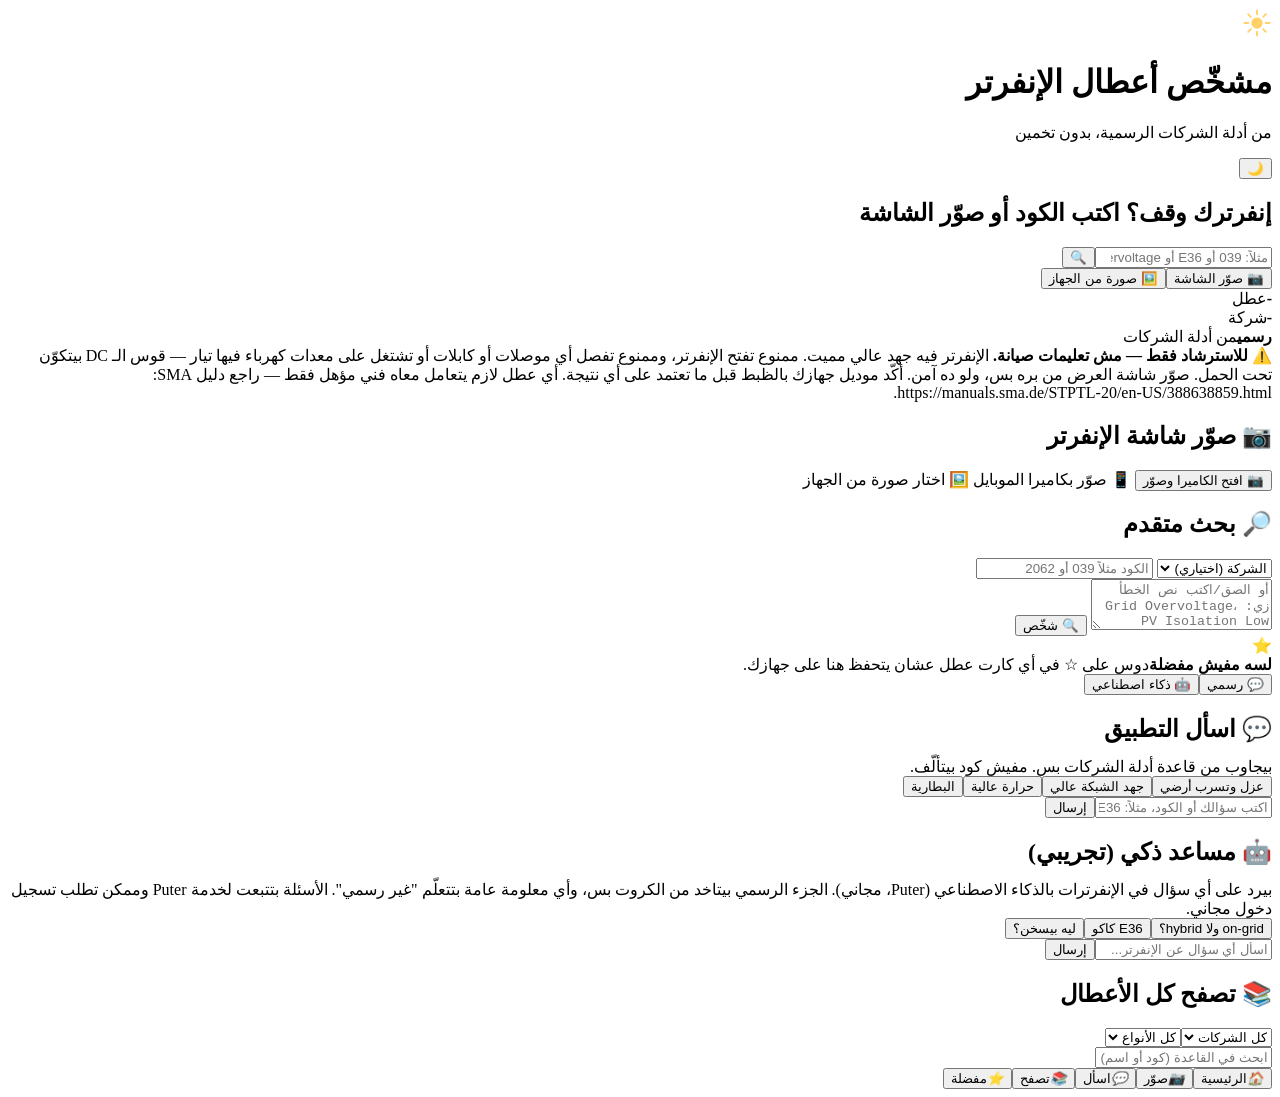
==== beta/index.html @ eeb486e6 "Add initial HTML structure for inverter diagnostics" ====
<!doctype html>
<html lang="ar" dir="rtl">
<head>
<meta charset="utf-8">
<meta name="viewport" content="width=device-width,initial-scale=1,viewport-fit=cover">
<meta name="theme-color" content="#0b3d2e"><script>try{var t=localStorage.getItem("invtheme")||(matchMedia("(prefers-color-scheme: dark)").matches?"dark":"light");document.documentElement.setAttribute("data-theme",t)}catch(e){}</script>
<link rel="manifest" href="../manifest.webmanifest">
<title>مشخّص أعطال الإنفرتر</title>
<link rel="stylesheet" href="style.css">
</head>
<body data-tab="home" data-seg="off">
<header><div class="hwrap"><div class="logo" aria-hidden="true"><svg viewBox="0 0 48 48" width="30" height="30"><circle cx="24" cy="24" r="9" fill="#ffd166"/><g stroke="#ffd166" stroke-width="3" stroke-linecap="round"><path d="M24 4v6M24 38v6M4 24h6M38 24h6M9.9 9.9l4.2 4.2M33.9 33.9l4.2 4.2M9.9 38.1l4.2-4.2M33.9 14.1l4.2-4.2"/></g></svg></div><div class="hgrow"><h1>مشخّص أعطال الإنفرتر</h1><p>من أدلة الشركات الرسمية، بدون تخمين</p></div><button id="theme" type="button" aria-label="الوضع الليلي">🌙</button></div>
<div class="hero" data-tab="home"><h2 class="big">إنفرترك وقف؟ <span>اكتب الكود أو صوّر الشاشة</span></h2>
<form id="hform" class="hsearch" autocomplete="off"><input id="hq" type="search" inputmode="text" placeholder="مثلاً: 039 أو E36 أو Grid Overvoltage" aria-label="ابحث عن عطل"><button type="submit" id="hgo" aria-label="ابحث">🔍</button></form>
<div class="quick"><button type="button" class="q" id="qcam">📷 صوّر الشاشة</button><button type="button" class="q" id="qupl">🖼️ صورة من الجهاز</button></div>
<div class="stats"><div class="stat"><b id="sn1">-</b>عطل</div><div class="stat"><b id="sn2">-</b>شركة</div><div class="stat"><b>رسمي</b>من أدلة الشركات</div></div></div></header>
<nav id="chips" data-tab="home browse" class="chips" aria-label="الشركات"></nav>
<main>
<div class="warn" data-tab="home cam ask browse">⚠️ <b>للاسترشاد فقط — مش تعليمات صيانة.</b> الإنفرتر فيه جهد عالي مميت. ممنوع تفتح الإنفرتر، وممنوع تفصل أي موصلات أو كابلات أو تشتغل على معدات كهرباء فيها تيار — قوس الـ DC بيتكوّن تحت الحمل. صوّر شاشة العرض من بره بس، ولو ده آمن. أكّد موديل جهازك بالظبط قبل ما تعتمد على أي نتيجة. أي عطل لازم يتعامل معاه فني مؤهل فقط — راجع دليل SMA: <span dir="ltr">https://manuals.sma.de/STPTL-20/en-US/388638859.html</span>.</div>

<section class="card" data-tab="cam">
  <h2>📷 صوّر شاشة الإنفرتر</h2>
  <button id="live" class="btn" type="button">📷 افتح الكاميرا وصوّر</button>
  <label class="btn alt" for="shot">📱 صوّر بكاميرا الموبايل</label>
  <input id="shot" type="file" accept="image/*" capture="environment" hidden>
  <label class="btn alt" for="cam">🖼️ اختار صورة من الجهاز</label>
  <input id="cam" type="file" accept="image/*" hidden>
  <div id="camerr" class="muted"></div>
  <div id="camwrap" hidden><video id="vid" autoplay playsinline muted></video><div class="row"><button id="snap" class="btn" type="button">📸 التقط</button><button id="stopcam" class="btn alt" type="button">إلغاء</button></div></div>
  <img id="prev" alt="" hidden>
  <div id="ocrstat" class="muted"></div>
</section>

<section class="cats" id="cats" data-tab="home" aria-label="أنواع الأعطال"></section>
<section class="card" data-tab="home">
  <h2>🔎 بحث متقدم</h2>
  <div class="row">
    <select id="brand"><option value="">الشركة (اختياري)</option></select>
    <input id="code" inputmode="text" placeholder="الكود مثلاً 039 أو 2062" autocomplete="off">
  </div>
  <textarea id="txt" rows="3" placeholder="أو الصق/اكتب نص الخطأ زي: Grid Overvoltage، PV Isolation Low"></textarea>
  <button id="go" class="btn" type="button">🔍 شخّص</button>
  <div id="hist"></div>
</section>

<section id="out" data-tab="home"></section>
<div id="favempty" class="empty" data-tab="fav"><div class="ei">⭐</div><b>لسه مفيش مفضلة</b><span>دوس على ☆ في أي كارت عطل عشان يتحفظ هنا على جهازك.</span></div>
<section id="favsec" data-tab="fav" class="card" hidden><h2>⭐ المفضلة</h2><div id="favs"></div></section>

<div class="seg" data-tab="ask"><button type="button" id="segoff" class="on">💬 رسمي</button><button type="button" id="segai">🤖 ذكاء اصطناعي</button></div>
<section class="card" id="chatsec" data-tab="ask">
  <h2>💬 اسأل التطبيق</h2>
  <div class="muted" style="margin-top:-6px">بيجاوب من قاعدة أدلة الشركات بس. مفيش كود بيتألّف.</div>
  <div id="sugg"><button type="button" class="chip" data-q="الإنفرتر بيطلع عطل عزل وتسرب أرضي">عزل وتسرب أرضي</button><button type="button" class="chip" data-q="جهد الشبكة عالي">جهد الشبكة عالي</button><button type="button" class="chip" data-q="الإنفرتر سخن زيادة درجة الحرارة">حرارة عالية</button><button type="button" class="chip" data-q="خطأ في البطارية">البطارية</button></div>
  <div id="chat" aria-live="polite"></div>
  <form id="cform" class="cform" autocomplete="off"><input id="cq" placeholder="اكتب سؤالك أو الكود، مثلاً: E36 كاكو" aria-label="سؤالك"><button type="submit" class="btn" id="csend">إرسال</button></form>
</section>
<section class="card" id="aisec" data-tab="ask">
  <h2>🤖 مساعد ذكي (تجريبي)</h2>
  <div class="muted" style="margin-top:-6px">بيرد على أي سؤال في الإنفرترات بالذكاء الاصطناعي (Puter، مجاني). الجزء الرسمي بيتاخد من الكروت بس، وأي معلومة عامة بتتعلّم "غير رسمي". الأسئلة بتتبعت لخدمة Puter وممكن تطلب تسجيل دخول مجاني.</div>
  <div id="asugg"><button type="button" class="chip" data-q="إيه الفرق بين إنفرتر on-grid و hybrid؟">on-grid ولا hybrid؟</button><button type="button" class="chip" data-q="إنفرتر Kaco بيطلع E36 يعني إيه وأعمل إيه؟">E36 كاكو</button><button type="button" class="chip" data-q="ليه الإنفرتر بيسخن في الصيف؟">ليه بيسخن؟</button></div>
  <div id="aichat" aria-live="polite"></div>
  <form id="aform" class="cform" autocomplete="off"><input id="aq" placeholder="اسأل أي سؤال عن الإنفرتر..." aria-label="سؤالك للمساعد الذكي"><button type="submit" class="btn" id="asend">إرسال</button></form>
</section>
<section class="card" data-tab="browse">
  <h2>📚 تصفح كل الأعطال</h2>
  <div class="row"><select id="fbrand"><option value="">كل الشركات</option></select><select id="fcat"><option value="">كل الأنواع</option></select></div>
  <input id="filter" placeholder="ابحث في القاعدة (كود أو اسم)">
  <div id="lcount" class="muted"></div>
  <div id="list"></div>
</section>
<footer id="foot"></footer>
</main>
<nav id="tabbar" class="tabbar" aria-label="التنقل"><button type="button" data-go="home" class="on"><i>🏠</i><span>الرئيسية</span></button><button type="button" data-go="cam"><i>📷</i><span>صوّر</span></button><button type="button" data-go="ask"><i>💬</i><span>اسأل</span></button><button type="button" data-go="browse"><i>📚</i><span>تصفح</span></button><button type="button" data-go="fav"><i>⭐</i><span>مفضلة</span></button></nav>
<script>window.LITE=true</script><script src="../data.js"></script><script src="data2.js"></script><script src="data3.js"></script>
<script src="../tesseract.min.js"></script>
<script src="app.js"></script>
</body>
</html>
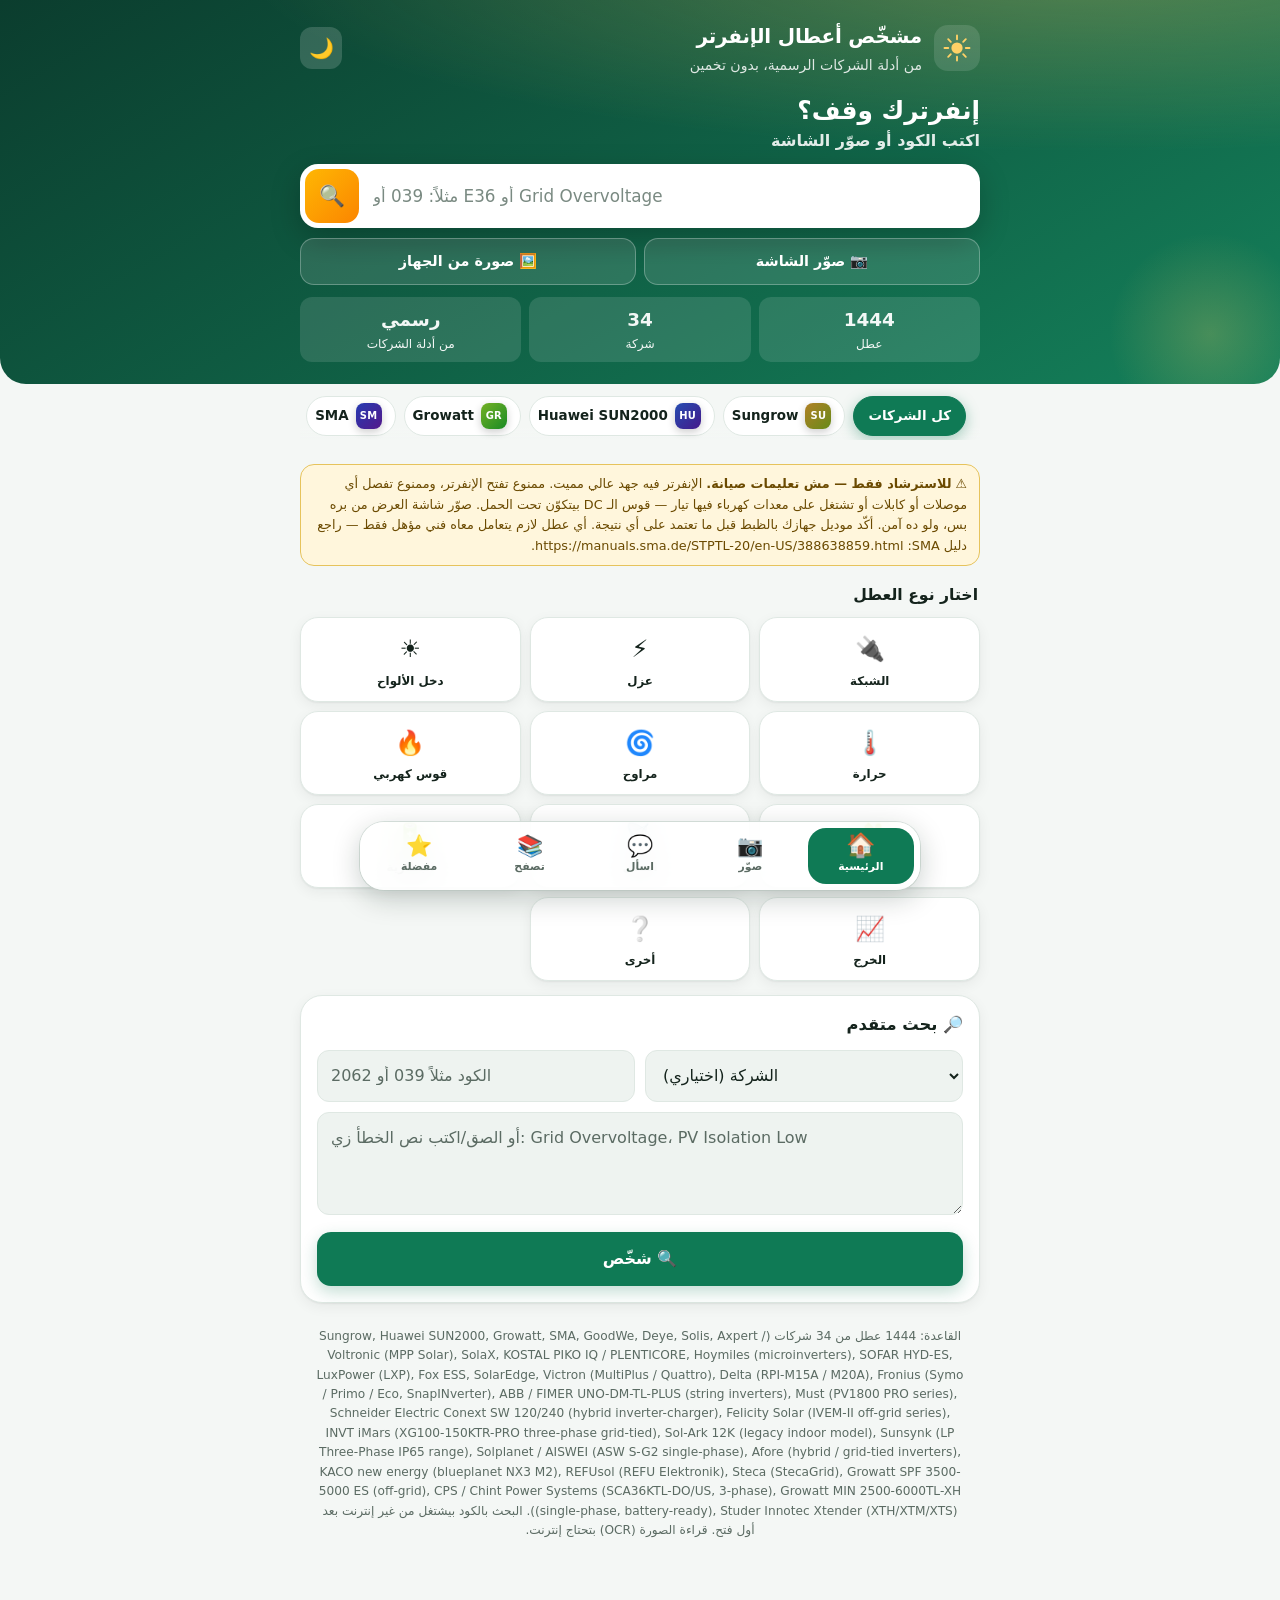
==== commit 49d5e243: "Update script source paths in index.html" ====
--- a/beta/index.html
+++ b/beta/index.html
@@ -72,7 +72,7 @@
 <footer id="foot"></footer>
 </main>
 <nav id="tabbar" class="tabbar" aria-label="التنقل"><button type="button" data-go="home" class="on"><i>🏠</i><span>الرئيسية</span></button><button type="button" data-go="cam"><i>📷</i><span>صوّر</span></button><button type="button" data-go="ask"><i>💬</i><span>اسأل</span></button><button type="button" data-go="browse"><i>📚</i><span>تصفح</span></button><button type="button" data-go="fav"><i>⭐</i><span>مفضلة</span></button></nav>
-<script>window.LITE=true</script><script src="../data.js"></script><script src="data2.js"></script><script src="data3.js"></script>
+<script>window.LITE=true</script><script src="../data.js"></script><script src="../data2.js"></script><script src="../data3.js"></script>
 <script src="../tesseract.min.js"></script>
 <script src="app.js"></script>
 </body>
--- a/beta/style.css
+++ b/beta/style.css
@@ -0,0 +1,177 @@
+:root{--bg:#f4f7f5;--surface:#fff;--surface2:#eef3f0;--text:#14231c;--muted:#5b6b63;--line:#dfe8e3;--brand:#0f7a55;--brand2:#0b5c40;--brandtxt:#fff;--hero1:#0b3d2e;--hero2:#14805a;--warnbg:#fff6dc;--warnline:#e6c35c;--warntxt:#6b4a00;--shadow:0 1px 2px rgba(10,40,30,.06),0 4px 14px rgba(10,40,30,.06);--r:16px}
+html[data-theme=dark]{--bg:#0d1512;--surface:#16211d;--surface2:#1d2b26;--text:#e7f1ec;--muted:#93a89e;--line:#27382f;--brand:#2bbf8a;--brand2:#22a073;--brandtxt:#06231a;--hero1:#0a2a20;--hero2:#0f4a38;--warnbg:#2b2410;--warnline:#6b5a1f;--warntxt:#f0d88a;--shadow:0 1px 2px rgba(0,0,0,.4),0 6px 18px rgba(0,0,0,.3)}
+*{box-sizing:border-box;-webkit-tap-highlight-color:transparent}
+html{color-scheme:light}html[data-theme=dark]{color-scheme:dark}
+body{margin:0;font-family:"Segoe UI",system-ui,-apple-system,Roboto,"Noto Sans Arabic","Noto Kufi Arabic",Tahoma,sans-serif;background:var(--bg);color:var(--text);line-height:1.6;font-size:16px}
+header{background:linear-gradient(135deg,var(--hero1),var(--hero2));color:#fff;padding:20px 16px 26px;padding-top:max(20px,env(safe-area-inset-top));position:relative;border-radius:0 0 26px 26px}
+.hwrap{max-width:680px;margin:0 auto;display:flex;align-items:center;gap:12px}
+.logo{width:46px;height:46px;border-radius:14px;background:rgba(255,255,255,.16);display:grid;place-items:center;font-size:26px;flex:none}
+header h1{margin:0;font-size:1.25rem;font-weight:800;letter-spacing:-.2px}
+header p{margin:2px 0 0;opacity:.85;font-size:.88rem}
+.hgrow{flex:1;min-width:0}
+#theme{flex:none;width:42px;height:42px;border-radius:12px;border:0;background:rgba(255,255,255,.16);color:#fff;font-size:20px;cursor:pointer}
+.stats{max-width:680px;margin:14px auto 0;display:flex;gap:8px}
+.stat{flex:1;background:rgba(255,255,255,.13);border-radius:12px;padding:8px 6px;text-align:center;font-size:.76rem;opacity:.95}
+.stat b{display:block;font-size:1.15rem}
+main{max-width:680px;margin:0 auto;padding:6px 14px 10px}
+.card{background:var(--surface);border-radius:var(--r);padding:16px;margin:14px 0;box-shadow:var(--shadow);border:1px solid var(--line)}
+.card h2{margin:0 0 12px;font-size:1.02rem;font-weight:800;display:flex;align-items:center;gap:8px}
+.warn{background:var(--warnbg);border:1px solid var(--warnline);color:var(--warntxt);border-radius:14px;padding:12px 14px;font-size:.85rem;margin:14px 0}
+.warn a{color:inherit;font-weight:700}
+.btn{display:block;width:100%;text-align:center;background:var(--brand);color:var(--brandtxt);border:0;border-radius:14px;padding:14px;font:inherit;font-size:1rem;font-weight:700;cursor:pointer;margin-top:10px;transition:transform .08s,background .15s}
+.btn:active{transform:scale(.98);background:var(--brand2)}
+.btn.alt{background:transparent;color:var(--brand);border:1.5px solid var(--brand)}
+input,select,textarea{width:100%;font:inherit;padding:12px 13px;border:1.5px solid var(--line);border-radius:12px;background:var(--surface2);color:var(--text);direction:ltr;text-align:left;outline:none;transition:border-color .15s}
+input:focus,select:focus,textarea:focus{border-color:var(--brand)}
+input::placeholder,textarea::placeholder{color:var(--muted);direction:rtl}
+textarea{margin-top:10px;resize:vertical}
+.row{display:flex;gap:10px}.row>*{flex:1;min-width:0}
+#list,#filter,#fbrand{margin-top:0}#filter{margin-top:10px}
+#prev{max-width:100%;border-radius:12px;margin-top:12px;display:block}
+.muted{color:var(--muted);font-size:.85rem;margin-top:8px;white-space:pre-line}
+.res{background:var(--surface);border-radius:var(--r);padding:16px;margin:14px 0;box-shadow:var(--shadow);border:1px solid var(--line);border-inline-start:6px solid var(--brand)}
+.res h3{margin:0 0 8px;font-size:1.05rem;font-weight:800;direction:ltr;text-align:left;line-height:1.4}
+.tag{display:inline-block;background:var(--surface2);color:var(--text);border-radius:999px;padding:3px 11px;font-size:.78rem;margin:2px 4px 2px 0;border:1px solid var(--line)}
+.tag.b{background:var(--brand);color:var(--brandtxt);border-color:transparent;font-weight:700}
+.res ol{margin:10px 0;padding-inline-start:24px;direction:ltr;text-align:left}
+.res li{margin:5px 0}
+.res a{color:var(--brand);font-size:.8rem;word-break:break-all}
+.none{background:var(--surface);border-radius:var(--r);padding:14px;border:1.5px dashed var(--line);margin:14px 0}
+details{border-bottom:1px solid var(--line);padding:9px 0}details:last-child{border:0}
+summary{cursor:pointer;direction:ltr;text-align:left;font-size:.93rem;list-style:none}summary::-webkit-details-marker{display:none}
+summary::before{content:"▸ ";color:var(--brand)}details[open] summary::before{content:"▾ "}
+details ol{direction:ltr;text-align:left;margin:8px 0}
+footer{font-size:.76rem;color:var(--muted);text-align:center;padding:10px 16px 40px;max-width:680px;margin:0 auto}
+.cat-insulation{border-inline-start-color:#e5484d}.cat-grid{border-inline-start-color:#3e7bfa}.cat-pvdc{border-inline-start-color:#f5a524}.cat-temp,.cat-fan{border-inline-start-color:#a855f7}.cat-arc{border-inline-start-color:#f97316}.cat-internal{border-inline-start-color:#8b949e}.cat-battery{border-inline-start-color:#14b8a6}.cat-comm{border-inline-start-color:#06b6d4}.cat-load{border-inline-start-color:#ec4899}
+.qtag{background:rgba(229,72,77,.1);border:1px solid rgba(229,72,77,.35);color:#b42318;border-radius:12px;padding:8px 11px;font-size:.82rem;margin:8px 0;direction:rtl;text-align:right}
+html[data-theme=dark] .qtag{color:#ffb4b0}
+#camwrap{margin-top:12px}#vid{width:100%;border-radius:12px;background:#000;max-height:60vh}
+.sev{margin:8px 0;padding:9px 11px;border-radius:12px;font-size:.88rem}
+.sev-h{background:rgba(229,72,77,.13);color:#b42318}.sev-m{background:rgba(245,165,36,.16);color:#8a5a00}.sev-l{background:rgba(43,191,138,.15);color:#0b6b48}
+html[data-theme=dark] .sev-h{color:#ffb4b0}html[data-theme=dark] .sev-m{color:#ffd58a}html[data-theme=dark] .sev-l{color:#8be8c4}
+.sev small{opacity:.75}
+.chip{display:inline-block;margin:6px 6px 0 0;padding:7px 12px;border:1px solid var(--line);border-radius:999px;background:var(--surface2);color:var(--text);font:inherit;font-size:.8rem;cursor:pointer}
+.sharebtn{display:inline-block;margin:8px 0;padding:10px 14px;border-radius:12px;background:#25d366;color:#05301a !important;text-decoration:none;font-weight:800;font-size:.9rem}
+@media(min-width:700px){main{padding:10px 0}}
+
+/* ===== v12 identity ===== */
+header{background:radial-gradient(120% 90% at 85% -10%,rgba(255,209,102,.30),transparent 55%),linear-gradient(150deg,var(--hero1),var(--hero2));padding-bottom:22px;overflow:hidden}
+header::after{content:"";position:absolute;inset:auto -40px -60px auto;width:220px;height:220px;border-radius:50%;background:radial-gradient(circle,rgba(255,209,102,.22),transparent 65%);animation:glow 6s ease-in-out infinite}
+.logo{animation:spin 24s linear infinite;background:rgba(255,255,255,.12)}
+.hero{max-width:680px;margin:18px auto 0;position:relative;z-index:1;animation:fadeUp .6s both}
+.hero .big{margin:0 0 12px;font-size:1.45rem;line-height:1.35;font-weight:900}
+.hero .big span{display:block;font-size:1rem;font-weight:600;opacity:.88;margin-top:4px}
+.hsearch{display:flex;background:#fff;border-radius:18px;padding:5px;box-shadow:0 10px 30px rgba(0,0,0,.25);transition:box-shadow .2s,transform .2s}
+.hsearch:focus-within{box-shadow:0 12px 36px rgba(0,0,0,.35),0 0 0 3px rgba(255,209,102,.7);transform:translateY(-1px)}
+.hsearch input{border:0;background:transparent;color:#14231c;font-size:1.05rem;padding:14px 14px;flex:1;min-width:0;border-radius:14px;direction:ltr;text-align:left}
+.hsearch input::placeholder{color:#7a8a82;direction:rtl}
+.hsearch button{flex:none;border:0;background:linear-gradient(135deg,#ffb703,#fb8500);color:#fff;font-size:1.3rem;width:54px;border-radius:14px;cursor:pointer;transition:transform .15s}
+.hsearch button:active{transform:scale(.93)}
+.quick{display:flex;gap:8px;margin-top:10px}
+.q{flex:1;border:1px solid rgba(255,255,255,.28);background:rgba(255,255,255,.12);color:#fff;border-radius:14px;padding:11px 8px;font:inherit;font-size:.9rem;font-weight:700;cursor:pointer;backdrop-filter:blur(4px);transition:background .2s,transform .15s}
+.q:hover{background:rgba(255,255,255,.2)}.q:active{transform:scale(.97)}
+.stats{margin-top:12px}
+.chips{display:flex;gap:8px;overflow-x:auto;padding:12px 14px 4px;max-width:680px;margin:0 auto;scrollbar-width:none;position:sticky;top:0;z-index:5;background:linear-gradient(var(--bg) 78%,transparent)}
+.chips::-webkit-scrollbar{display:none}
+.chipb{flex:none;display:flex;align-items:center;gap:7px;border:1.5px solid var(--line);background:var(--surface);color:var(--text);border-radius:999px;padding:6px 13px 6px 8px;font:inherit;font-size:.84rem;font-weight:700;cursor:pointer;white-space:nowrap;transition:all .18s}
+.chipb:first-child{padding:6px 14px}
+.chipb.on{background:var(--brand);border-color:var(--brand);color:var(--brandtxt);box-shadow:0 4px 14px rgba(15,122,85,.35)}
+.chipb:active{transform:scale(.95)}
+.bmark{display:grid;place-items:center;width:38px;height:38px;border-radius:12px;color:#fff;font-weight:900;font-size:.8rem;letter-spacing:.3px;flex:none;direction:ltr;box-shadow:0 3px 8px rgba(0,0,0,.2)}
+.bmark.sm{width:26px;height:26px;border-radius:8px;font-size:.62rem}
+.res{animation:fadeUp .45s both;position:relative;border-inline-start-width:7px;overflow:hidden}
+.res.sv-h{border-inline-start-color:#e5484d;background:linear-gradient(90deg,rgba(229,72,77,.07),transparent 40%),var(--surface)}
+.res.sv-m{border-inline-start-color:#f5a524;background:linear-gradient(90deg,rgba(245,165,36,.07),transparent 40%),var(--surface)}
+.res.sv-l{border-inline-start-color:#2bbf8a;background:linear-gradient(90deg,rgba(43,191,138,.07),transparent 40%),var(--surface)}
+.rtop{display:flex;gap:11px;align-items:flex-start}
+.rt{flex:1;min-width:0}
+.rt h3{margin:0;font-size:1rem}
+.code{display:inline-block;background:var(--text);color:var(--bg);border-radius:8px;padding:1px 9px;font-family:ui-monospace,Menlo,Consolas,monospace;font-size:.92rem;margin-inline-end:4px}
+.rsub{font-size:.8rem;color:var(--muted);direction:ltr;text-align:left;margin-top:3px}
+.fav{flex:none;border:0;background:var(--surface2);width:40px;height:40px;border-radius:12px;font-size:1.3rem;color:var(--muted);cursor:pointer;transition:transform .2s,color .2s}
+.fav.on{color:#f5a524;transform:scale(1.1)}.fav:active{transform:scale(.85)}
+.sevbar{margin:10px 0 6px;padding:10px 12px;border-radius:12px;font-size:.86rem;border:1px solid transparent}
+.sevbar.sev-h{background:rgba(229,72,77,.13);color:#b42318;border-color:rgba(229,72,77,.3)}
+.sevbar.sev-m{background:rgba(245,165,36,.16);color:#8a5a00;border-color:rgba(245,165,36,.35)}
+.sevbar.sev-l{background:rgba(43,191,138,.15);color:#0b6b48;border-color:rgba(43,191,138,.35)}
+html[data-theme=dark] .sevbar.sev-h{color:#ffb4b0}html[data-theme=dark] .sevbar.sev-m{color:#ffd58a}html[data-theme=dark] .sevbar.sev-l{color:#8be8c4}
+.sevbar small{opacity:.75;display:block;margin-top:2px}
+.acts{display:flex;gap:8px;flex-wrap:wrap;margin:8px 0}
+.sharebtn2{border:1.5px solid var(--line);background:var(--surface2);color:var(--text);padding:10px 14px;border-radius:12px;font:inherit;font-weight:800;font-size:.9rem;cursor:pointer}
+#toast{position:fixed;bottom:22px;left:50%;transform:translate(-50%,30px);background:var(--text);color:var(--bg);padding:10px 18px;border-radius:999px;font-weight:700;font-size:.9rem;opacity:0;pointer-events:none;transition:all .25s;z-index:99}
+#toast.show{opacity:1;transform:translate(-50%,0)}
+.card{animation:fadeUp .5s both}
+.btn{box-shadow:0 6px 16px rgba(15,122,85,.25)}
+@keyframes fadeUp{from{opacity:0;transform:translateY(14px)}to{opacity:1;transform:none}}
+@keyframes spin{to{transform:rotate(360deg)}}
+@keyframes glow{0%,100%{opacity:.7;transform:scale(1)}50%{opacity:1;transform:scale(1.15)}}
+@media(prefers-reduced-motion:reduce){*{animation:none!important;transition:none!important}}
+@media(max-width:380px){.hero .big{font-size:1.25rem}.bmark{width:34px;height:34px}}
+
+/* chat */
+#chat{margin-top:10px}
+.cmsg{margin:10px 0;animation:fadeUp .35s both}
+.cmsg.me{display:flex;justify-content:flex-start}
+.cmsg .bub{display:inline-block;max-width:88%;padding:10px 14px;border-radius:16px;line-height:1.55}
+.cmsg.me .bub{background:var(--brand);color:var(--brandtxt);border-end-start-radius:4px;font-weight:600}
+.cmsg.bot .bub{background:var(--surface2);border:1px solid var(--line);border-end-end-radius:4px}
+.cmsg .cards .res{margin:8px 0}
+.aibtn{display:block;width:100%;margin-top:6px;border:1.5px dashed var(--brand);background:transparent;color:var(--brand);border-radius:12px;padding:11px;font:inherit;font-weight:800;cursor:pointer}
+.aibtn:disabled{opacity:.6}
+.aiout{margin-top:8px;border-radius:12px;font-size:.92rem}
+.aiout.wait,.aiout.bad{padding:10px 12px;background:var(--surface2);border:1px solid var(--line);color:var(--muted)}
+.aiout.ok{padding:12px;background:linear-gradient(135deg,rgba(124,58,237,.10),rgba(43,191,138,.10));border:1px solid rgba(124,58,237,.35)}
+.aitag{font-size:.76rem;font-weight:800;color:#7c3aed;margin-bottom:6px}
+html[data-theme=dark] .aitag{color:#c4a1ff}
+.aitxt{white-space:pre-line}
+.cform{display:flex;gap:8px;margin-top:10px}.cform .btn{width:auto;margin-top:0;padding:12px 20px}
+#sugg{margin:6px 0 4px}
+
+/* ai assistant */
+.bub.aiwait{color:var(--muted)}
+.bub.aibad{background:rgba(229,72,77,.1);border:1px solid rgba(229,72,77,.35);color:inherit}
+.bub.aiok{background:transparent;border:0;padding:0;max-width:100%;display:block}
+.aio,.aiu{border-radius:14px;padding:11px 13px;margin-bottom:8px;line-height:1.6}
+.aio{background:rgba(43,191,138,.12);border:1px solid rgba(43,191,138,.4)}
+.aiu{background:rgba(245,165,36,.13);border:1px dashed rgba(245,165,36,.65)}
+.aitag.g{color:#0b6b48}.aitag.a{color:#8a5a00}
+html[data-theme=dark] .aitag.g{color:#8be8c4}html[data-theme=dark] .aitag.a{color:#ffd58a}
+details.aicards{margin-top:6px;border:1px solid var(--line);border-radius:12px;padding:6px 10px;background:var(--surface)}
+details.aicards summary{padding:6px 0;font-weight:700;direction:rtl;text-align:right}
+
+@media print{body.printone header,body.printone main>*:not(#out),body.printone footer,body.printone .acts,body.printone .fav,body.printone #toast{display:none!important}body.printone #out .res:not(.pr){display:none!important}body{background:#fff}}
+.linkbtn,.printbtn{display:inline-block;margin:8px 6px 0 0;padding:8px 12px;border-radius:10px;background:#fff;color:#0b3d2e;border:1.5px solid #0f7a55;font:inherit;font-size:14px;font-weight:700;cursor:pointer}
+@media print{*{animation:none!important;transition:none!important}body.printone .chips,body.printone header{display:none!important}body.printone #out .res.pr{opacity:1!important;transform:none!important;box-shadow:none}}
+
+/* ===== v2 app shell ===== */
+:root{--r:20px;--navh:68px}
+body{padding-bottom:calc(var(--navh) + 18px + env(safe-area-inset-bottom));overscroll-behavior-y:none}
+body[data-tab="home"] [data-tab]:not([data-tab~="home"]),body[data-tab="cam"] [data-tab]:not([data-tab~="cam"]),body[data-tab="ask"] [data-tab]:not([data-tab~="ask"]),body[data-tab="browse"] [data-tab]:not([data-tab~="browse"]),body[data-tab="fav"] [data-tab]:not([data-tab~="fav"]){display:none!important}
+body[data-seg="off"] #aisec,body[data-seg="ai"] #chatsec{display:none!important}
+body:not([data-tab="home"]) header{padding-bottom:16px;border-radius:0 0 22px 22px}
+body:not([data-tab="home"]) .hwrap p{display:none}
+main>*:not(.warn){animation:tabin .35s cubic-bezier(.2,.8,.2,1) both}
+@keyframes tabin{from{opacity:0;transform:translateY(10px)}to{opacity:1;transform:none}}
+.tabbar{position:fixed;inset-inline:12px;bottom:max(10px,env(safe-area-inset-bottom));height:var(--navh);display:flex;gap:4px;padding:6px;border-radius:24px;background:color-mix(in srgb,var(--surface) 86%,transparent);-webkit-backdrop-filter:blur(16px);backdrop-filter:blur(16px);box-shadow:0 8px 28px rgba(8,30,22,.22),0 0 0 1px var(--line);z-index:30;max-width:560px;margin:0 auto}
+.tabbar button{flex:1;border:0;background:transparent;color:var(--muted);border-radius:18px;font:inherit;display:flex;flex-direction:column;align-items:center;justify-content:center;gap:1px;cursor:pointer;transition:background .2s,color .2s,transform .15s}
+.tabbar button i{font-style:normal;font-size:21px;line-height:1;transition:transform .25s}
+.tabbar button span{font-size:.68rem;font-weight:700}
+.tabbar button.on{background:var(--brand);color:var(--brandtxt)}
+.tabbar button.on i{transform:translateY(-1px) scale(1.12)}
+.tabbar button:active{transform:scale(.94)}
+.seg{display:flex;gap:6px;background:var(--surface2);padding:5px;border-radius:16px;margin:14px 0 0;border:1px solid var(--line)}
+.seg button{flex:1;border:0;background:transparent;color:var(--muted);padding:10px;border-radius:12px;font:inherit;font-weight:800;cursor:pointer;transition:all .2s}
+.seg button.on{background:var(--surface);color:var(--text);box-shadow:var(--shadow)}
+.cats{margin:16px 0 4px}.cats .ct{font-weight:800;margin:0 2px 10px;font-size:.98rem}
+.cgrid{display:grid;grid-template-columns:repeat(3,1fr);gap:9px}
+.ctile{border:1px solid var(--line);background:var(--surface);color:var(--text);border-radius:18px;padding:12px 6px;font:inherit;display:flex;flex-direction:column;align-items:center;gap:5px;cursor:pointer;box-shadow:var(--shadow);transition:transform .15s,border-color .15s}
+.ctile i{font-style:normal;font-size:24px}.ctile span{font-size:.74rem;font-weight:700;text-align:center;line-height:1.25}
+.ctile:active{transform:scale(.95);border-color:var(--brand)}
+.empty{margin:40px 0;text-align:center;display:flex;flex-direction:column;gap:6px;align-items:center;color:var(--muted)}
+.empty .ei{font-size:46px}.empty b{color:var(--text);font-size:1.05rem}.empty span{max-width:260px;font-size:.88rem}
+main:has(#favsec:not([hidden])) #favempty{display:none!important}
+.card{border-radius:22px}
+.hero .big{font-size:1.55rem;line-height:1.3}
+.hsearch{box-shadow:0 10px 30px rgba(0,0,0,.22)}
+.warn{font-size:.8rem;padding:9px 12px}
+@media(prefers-reduced-motion:reduce){main>*{animation:none!important}}
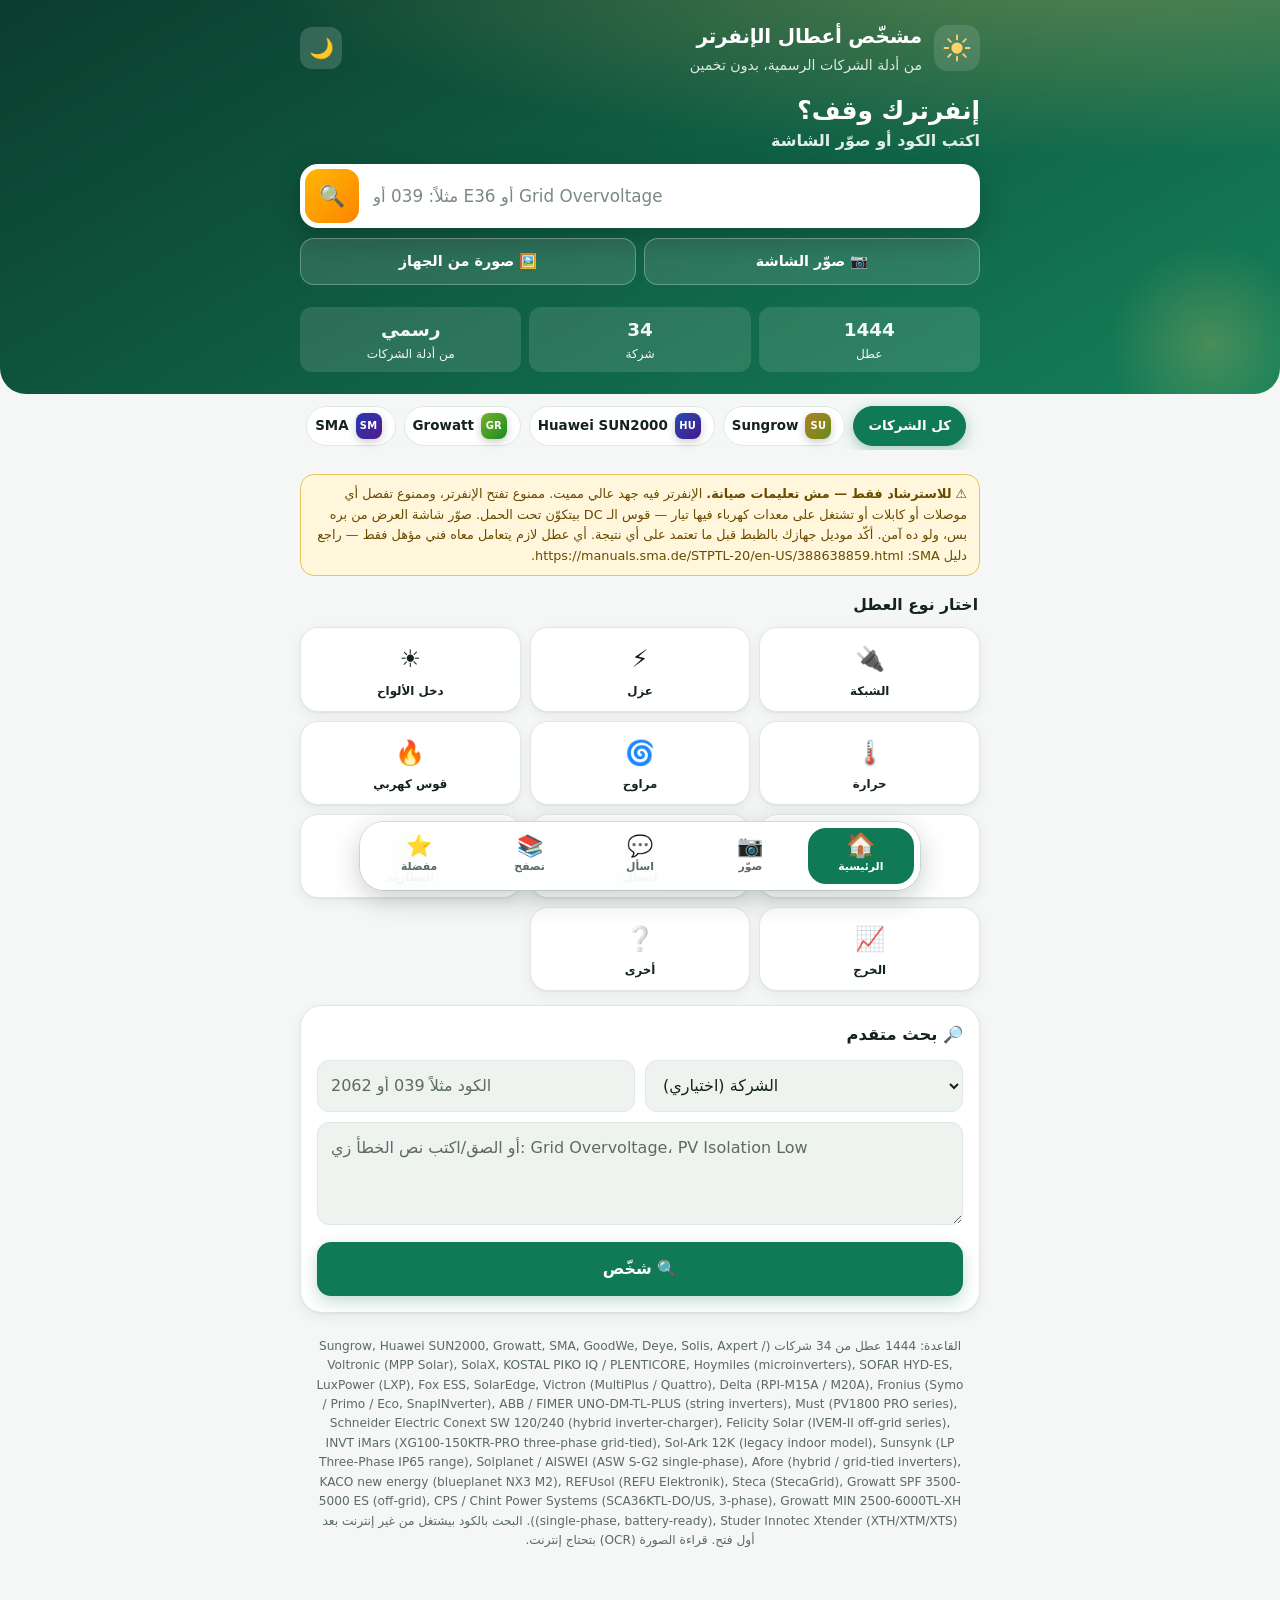
==== commit e91fd8a0: "Update index.html with new elements and attributes" ====
--- a/beta/index.html
+++ b/beta/index.html
@@ -4,7 +4,7 @@
 <meta charset="utf-8">
 <meta name="viewport" content="width=device-width,initial-scale=1,viewport-fit=cover">
 <meta name="theme-color" content="#0b3d2e"><script>try{var t=localStorage.getItem("invtheme")||(matchMedia("(prefers-color-scheme: dark)").matches?"dark":"light");document.documentElement.setAttribute("data-theme",t)}catch(e){}</script>
-<link rel="manifest" href="../manifest.webmanifest">
+<link rel="manifest" href="../manifest.webmanifest"><link rel="icon" type="image/svg+xml" href="icon.svg"><link rel="apple-touch-icon" href="[data-uri]"><meta name="mobile-web-app-capable" content="yes"><meta name="apple-mobile-web-app-capable" content="yes"><meta name="apple-mobile-web-app-title" content="Inverter Fix"><meta name="apple-mobile-web-app-status-bar-style" content="black-translucent">
 <title>مشخّص أعطال الإنفرتر</title>
 <link rel="stylesheet" href="style.css">
 </head>
@@ -13,7 +13,7 @@
 <div class="hero" data-tab="home"><h2 class="big">إنفرترك وقف؟ <span>اكتب الكود أو صوّر الشاشة</span></h2>
 <form id="hform" class="hsearch" autocomplete="off"><input id="hq" type="search" inputmode="text" placeholder="مثلاً: 039 أو E36 أو Grid Overvoltage" aria-label="ابحث عن عطل"><button type="submit" id="hgo" aria-label="ابحث">🔍</button></form>
 <div class="quick"><button type="button" class="q" id="qcam">📷 صوّر الشاشة</button><button type="button" class="q" id="qupl">🖼️ صورة من الجهاز</button></div>
-<div class="stats"><div class="stat"><b id="sn1">-</b>عطل</div><div class="stat"><b id="sn2">-</b>شركة</div><div class="stat"><b>رسمي</b>من أدلة الشركات</div></div></div></header>
+<div class="quick"><button type="button" class="q" id="qinst" hidden>📲 ثبّت التطبيق على موبايلك</button></div><div class="stats"><div class="stat"><b id="sn1">-</b>عطل</div><div class="stat"><b id="sn2">-</b>شركة</div><div class="stat"><b>رسمي</b>من أدلة الشركات</div></div></div></header>
 <nav id="chips" data-tab="home browse" class="chips" aria-label="الشركات"></nav>
 <main>
 <div class="warn" data-tab="home cam ask browse">⚠️ <b>للاسترشاد فقط — مش تعليمات صيانة.</b> الإنفرتر فيه جهد عالي مميت. ممنوع تفتح الإنفرتر، وممنوع تفصل أي موصلات أو كابلات أو تشتغل على معدات كهرباء فيها تيار — قوس الـ DC بيتكوّن تحت الحمل. صوّر شاشة العرض من بره بس، ولو ده آمن. أكّد موديل جهازك بالظبط قبل ما تعتمد على أي نتيجة. أي عطل لازم يتعامل معاه فني مؤهل فقط — راجع دليل SMA: <span dir="ltr">https://manuals.sma.de/STPTL-20/en-US/388638859.html</span>.</div>
@@ -69,7 +69,7 @@
   <div id="lcount" class="muted"></div>
   <div id="list"></div>
 </section>
-<footer id="foot"></footer>
+<div id="iosHint" class="warn" hidden data-tab="home">📲 على الآيفون: دوس زر المشاركة في Safari ← "إضافة إلى الشاشة الرئيسية".</div><div id="offbar" class="offbar" hidden>📴 أنت أوفلاين. التطبيق شغال من النسخة المحفوظة.</div><footer id="foot"></footer>
 </main>
 <nav id="tabbar" class="tabbar" aria-label="التنقل"><button type="button" data-go="home" class="on"><i>🏠</i><span>الرئيسية</span></button><button type="button" data-go="cam"><i>📷</i><span>صوّر</span></button><button type="button" data-go="ask"><i>💬</i><span>اسأل</span></button><button type="button" data-go="browse"><i>📚</i><span>تصفح</span></button><button type="button" data-go="fav"><i>⭐</i><span>مفضلة</span></button></nav>
 <script>window.LITE=true</script><script src="../data.js"></script><script src="../data2.js"></script><script src="../data3.js"></script>
